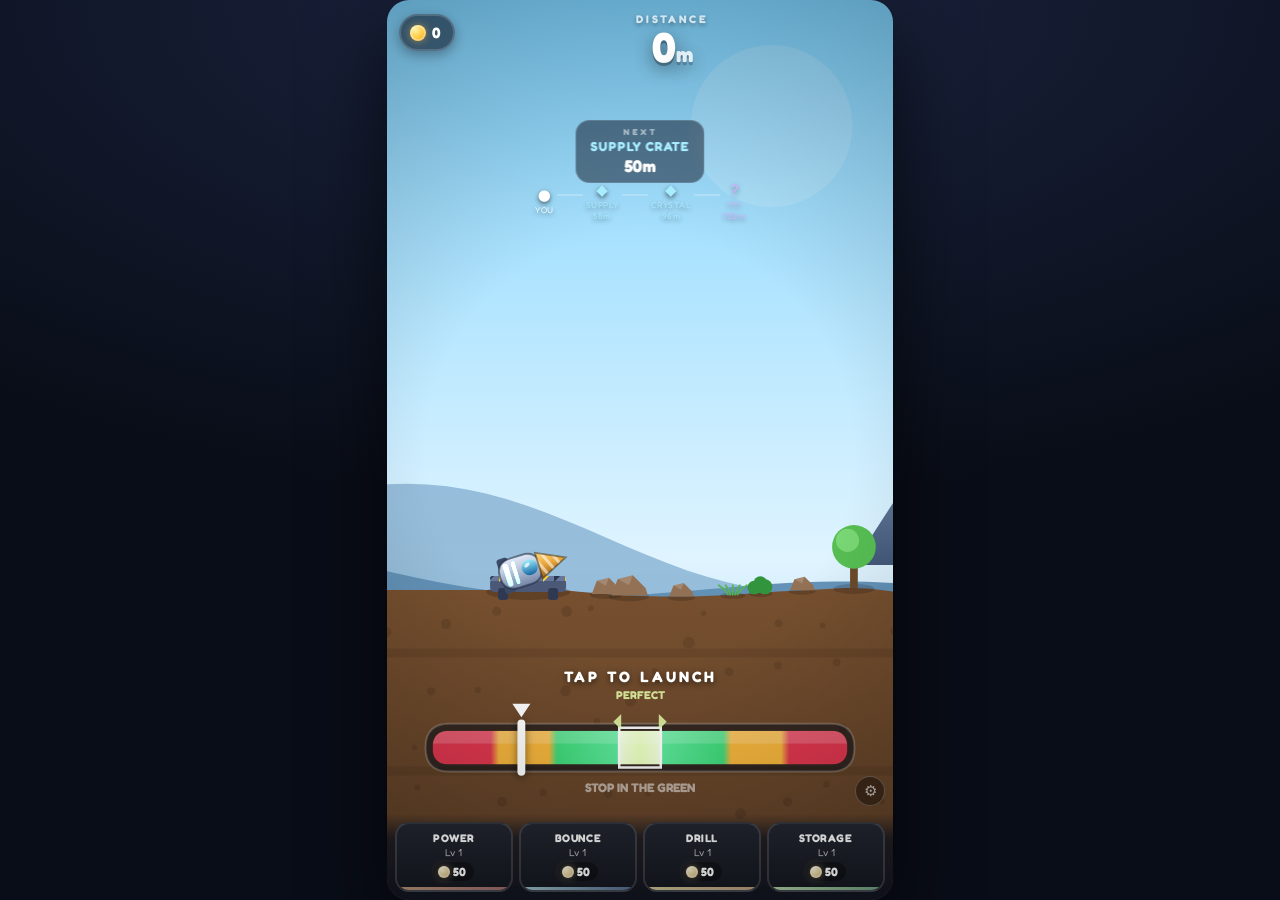
==== index.html @ fa96d99b "Drill Orbit — hybrid casual launch + drill prototype Timing meter -> launch -> bounce past landmarks" ====
<!DOCTYPE html>
<html lang="en">
<head>
<meta charset="utf-8">
<meta name="viewport" content="width=device-width, initial-scale=1, maximum-scale=1, user-scalable=no, viewport-fit=cover">
<meta name="theme-color" content="#0d1220">
<title>Drill Orbit</title>
<link rel="preconnect" href="https://fonts.googleapis.com">
<link rel="preconnect" href="https://fonts.gstatic.com" crossorigin>
<link rel="stylesheet" href="https://fonts.googleapis.com/css2?family=Fredoka:wght@500;600;700&display=swap">
<link rel="stylesheet" href="style.css">
</head>
<body>

<div id="app">
  <canvas id="game"></canvas>

  <!-- ============ TOP HUD ============ -->
  <div id="hud">
    <div class="pill" id="coinPill">
      <span class="coin"></span><span id="coinText">0</span>
    </div>

    <div id="bigStat">
      <div id="statLabel">DISTANCE</div>
      <div id="statValue">0<span class="unit">m</span></div>
    </div>

    <div class="pill" id="storagePill">
      <span class="bag"></span><span id="storageText">0/5</span>
    </div>
  </div>

  <div id="subStat" class="hidden"><span id="subLabel">BEST</span> <b id="subValue">0m</b></div>

  <!-- live record countdown -->
  <div id="chase" class="hidden"><span>BEST</span><b id="chaseVal">0m</b><i>→</i></div>

  <!-- next meaningful destination -->
  <div id="nextTarget" class="hidden">
    <span>NEXT</span>
    <b id="nextName">???</b>
    <i id="nextDist">0m</i>
  </div>

  <!-- discovery strip: what is out there, and what is still unknown -->
  <div id="strip" class="hidden"></div>

  <!-- ============ HINTS ============ -->
  <div id="tapHint" class="hint">TAP TO LAUNCH</div>

  <!-- ============ UPGRADE BAR (layar utama) ============ -->
  <div id="upgradeBar"></div>
  <div id="steerHint" class="hint hidden">
    <span class="sh-side">◀ HOLD LEFT</span><span class="sh-side">HOLD RIGHT ▶</span>
  </div>

  <!-- ============ RESULT + UPGRADES ============ -->
  <div id="resultScreen" class="screen hidden">
    <div class="sheet">
      <div class="sheet-title" id="resultTitle">RUN COMPLETE</div>

      <div class="stats">
        <div class="stat" style="--d:0.05s"><span>DISTANCE</span><b id="rDist">0m</b></div>
        <div class="stat" style="--d:0.13s"><span>DEPTH</span><b id="rDepth">0m</b></div>
        <div class="stat" style="--d:0.21s"><span>MINERALS</span><b id="rMin">0</b></div>
      </div>

      <div class="earned" style="--d:0.30s">
        <span>EARNED</span>
        <b id="rCoins">+0 COINS</b>
        <i id="rBreak">minerals 0 &nbsp;+&nbsp; distance 0</i>
      </div>

      <div class="haul" id="rHaul"></div>

      <button id="adBtn" class="ad-btn">
        <span class="ad-play">▶</span>
        <span class="ad-copy">
          <b>WATCH AD</b>
          <i>double your coins</i>
        </span>
        <span class="ad-mult">×2</span>
      </button>

      <button id="launchAgain" class="big-btn">COLLECT</button>
    </div>
  </div>

  <!-- ============ AD PLACEHOLDER ============ -->
  <div id="adOverlay" class="hidden">
    <div class="ad-box">
      <div class="ad-badge">AD PLACEHOLDER</div>
      <div class="ad-sim">
        <div class="ad-bars"><i></i><i></i><i></i></div>
        <div class="ad-simtxt">rewarded video</div>
      </div>
      <div class="ad-count" id="adCount">3</div>
      <div class="ad-note">no real ad network — prototype only</div>
    </div>
  </div>

  <!-- ============ DEBUG ============ -->
  <button id="dbgToggle" title="debug">⚙</button>
  <div id="debug" class="hidden">
    <div class="dbg-row"><label>Coins</label><input id="dCoins" type="number" min="0" step="50"></div>
    <div class="dbg-row"><label>Power Lv</label><input id="dPower" type="number" min="1" max="60"></div>
    <div class="dbg-row"><label>Bounce Lv</label><input id="dBounce" type="number" min="1" max="60"></div>
    <div class="dbg-row"><label>Drill Lv</label><input id="dDrill" type="number" min="1" max="60"></div>
    <div class="dbg-row"><label>Storage Lv</label><input id="dStorage" type="number" min="1" max="60"></div>
    <div class="dbg-row"><label>Best (m)</label><input id="dBest" type="number" min="0" step="10"></div>
    <div class="dbg-btns">
      <button id="dAddCoins">+1000 Coins</button>
      <button id="dMaxPower">Max Power</button>
      <button id="dPerfect" class="toggle">Auto&nbsp;Perfect: OFF</button>
      <button id="dMute" class="toggle">Sound: ON</button>
      <button id="dZones" class="toggle">Zones: OFF</button>
      <button id="dRestart">Restart Run</button>
      <button id="dFound">Reveal All</button>
      <button id="dReset" class="danger">Reset Progress</button>
    </div>
    <div class="dbg-note" id="dbgNote">v-lv changes apply on next launch</div>
  </div>
</div>

<script src="js/utils.js"></script>
<script src="js/audio.js"></script>
<script src="js/particles.js"></script>
<script src="js/world.js"></script>
<script src="js/player.js"></script>
<script src="js/ui.js"></script>
<script src="js/game.js"></script>
</body>
</html>
---- style.css ----
/* ---------- Drill Orbit — prototype shell ---------- */
:root {
  color-scheme: dark;
  /* shared with the canvas via the FONT constant in js/utils.js */
  --font: "Fredoka", "Trebuchet MS", Verdana, system-ui, sans-serif;
}
* { box-sizing: border-box; -webkit-tap-highlight-color: transparent; }

html, body {
  margin: 0; padding: 0; height: 100%;
  background: #090d17;
  background-image: radial-gradient(120% 80% at 50% 0%, #1b2440 0%, #090d17 70%);
  overflow: hidden;
  font-family: var(--font);
  color: #fff;
  user-select: none; -webkit-user-select: none;
  touch-action: none; overscroll-behavior: none;
}

body { display: flex; align-items: center; justify-content: center; }

/* portrait 9:16 stage, letterboxed on desktop */
#app {
  position: relative;
  width: min(100vw, calc(100vh * 9 / 16));
  height: 100vh;
  width: min(100vw, calc(100dvh * 9 / 16));
  height: 100dvh;
  overflow: hidden;
  border-radius: 0;
  box-shadow: 0 30px 80px rgba(0,0,0,.65);
  background: #16213b;
}
@media (min-aspect-ratio: 9/16) {
  #app { border-radius: 22px; }
}

#game { position: absolute; inset: 0; display: block; }

.hidden { display: none !important; }

/* ---------------- HUD ---------------- */
#hud {
  position: absolute; top: 0; left: 0; right: 0;
  display: flex; align-items: flex-start; justify-content: space-between;
  padding: max(14px, env(safe-area-inset-top)) 12px 14px; gap: 8px;
  pointer-events: none; z-index: 5;
}

.pill {
  display: inline-flex; align-items: center; gap: 6px;
  background: rgba(10,16,32,.55);
  border: 2px solid rgba(255,255,255,.16);
  backdrop-filter: blur(6px);
  border-radius: 999px;
  padding: 7px 13px 7px 9px;
  font-weight: bold; font-size: 15px;
  letter-spacing: .5px;
  box-shadow: 0 4px 12px rgba(0,0,0,.3);
  transition: transform .12s ease;
}
.pill.pop { transform: scale(1.18); }

.coin {
  width: 16px; height: 16px; border-radius: 50%;
  background: radial-gradient(circle at 32% 28%, #fff2a8, #ffc93c 55%, #e08c15);
  box-shadow: inset 0 0 0 2px rgba(255,255,255,.35), 0 0 8px rgba(255,190,60,.5);
}
.bag {
  width: 15px; height: 14px; border-radius: 3px 3px 6px 6px;
  background: linear-gradient(#8fd6ff, #3aa0e8);
  box-shadow: inset 0 -3px 0 rgba(0,0,0,.18);
}
#storagePill.full { border-color: #ff6b6b; color: #ffb3b3; }

#bigStat { text-align: center; flex: 1; margin-top: -2px; }
#statLabel {
  font-size: 11px; letter-spacing: 3px; opacity: .7; font-weight: bold;
  text-shadow: 0 2px 4px rgba(0,0,0,.5);
}
#statValue {
  font-size: 42px; line-height: 1; font-weight: bold;
  letter-spacing: -1px;
  text-shadow: 0 3px 0 rgba(0,0,0,.28), 0 6px 18px rgba(0,0,0,.45);
  transition: transform .1s ease;
}
#statValue .unit { font-size: 22px; opacity: .8; margin-left: 1px; }
#statValue.punch { transform: scale(1.12); }

#subStat {
  position: absolute; top: 84px; left: 0; right: 0; text-align: center;
  font-size: 12px; letter-spacing: 2px; opacity: .75; z-index: 5;
  pointer-events: none; text-shadow: 0 2px 4px rgba(0,0,0,.5);
}
#subStat b { color: #ffd85e; }

/* ---------------- flight HUD: chase, next target, discovery strip ---------------- */
#chase {
  position: absolute; top: 84px; left: 0; right: 0; z-index: 5;
  display: flex; align-items: baseline; justify-content: center; gap: 6px;
  pointer-events: none; font-weight: bold;
  text-shadow: 0 2px 6px rgba(0,0,0,.6);
}
#chase.hidden { display: none !important; }
#chase span { font-size: 11px; letter-spacing: 2.5px; opacity: .7; }
#chase b { font-size: 22px; color: #ffd85e; font-variant-numeric: tabular-nums; }
#chase i { font-style: normal; font-size: 16px; color: #ffd85e; opacity: .8; }
#chase.hot b, #chase.hot i { color: #fff2a8; }
#chase.hot { animation: chasePulse .42s ease-in-out infinite; }
@keyframes chasePulse { 0%,100% { transform: scale(1) } 50% { transform: scale(1.11) } }

#nextTarget {
  position: absolute; top: 120px; left: 50%; transform: translateX(-50%); z-index: 5;
  display: flex; flex-direction: column; align-items: center; gap: 1px;
  padding: 6px 14px; border-radius: 14px;
  background: rgba(10,16,32,.5);
  border: 1.5px solid rgba(255,255,255,.14);
  backdrop-filter: blur(5px);
  pointer-events: none; text-align: center;
}
#nextTarget.hidden { display: none !important; }
#nextTarget span { font-size: 8.5px; letter-spacing: 3px; opacity: .55; font-weight: bold; }
#nextTarget b { font-size: 13px; letter-spacing: 1px; color: #a8ecff; }
#nextTarget.mystery b { color: #d8aaff; }
#nextTarget i {
  font-style: normal; font-size: 17px; font-weight: bold;
  font-variant-numeric: tabular-nums;
}
#nextTarget.close i { color: #7dffb0; }

#strip {
  /* sits with the other forward-looking UI; down by the meter it collided with the
     canvas-drawn PERFECT label */
  position: absolute; left: 0; right: 0; top: 182px; z-index: 5;
  display: flex; align-items: center; justify-content: center; gap: 0;
  pointer-events: none;
}
#strip.hidden { display: none !important; }
#strip .node {
  display: flex; flex-direction: column; align-items: center; gap: 3px;
  font-size: 15px; line-height: 1; color: rgba(255,255,255,.5);
  text-shadow: 0 2px 5px rgba(0,0,0,.55);
}
#strip .node.you { color: #fff; }
#strip .node.found { color: #a8ecff; }
#strip .node.unknown { color: #d8aaff; }
#strip .node.major { color: #ffd85e; }
#strip .node em {
  font-style: normal; font-size: 8.5px; letter-spacing: .5px; line-height: 1.25;
  opacity: .8; max-width: 68px; text-align: center;
}
#strip .link { width: 26px; height: 2px; background: rgba(255,255,255,.22); margin: 0 3px 14px; }

/* ---------------- hints ---------------- */
.hint {
  position: absolute; left: 0; right: 0; z-index: 5;
  text-align: center; pointer-events: none;
  font-weight: bold; letter-spacing: 3px; font-size: 15px;
  text-shadow: 0 2px 6px rgba(0,0,0,.6);
}
#tapHint { bottom: calc(var(--bar-h, 0px) + 128px); animation: breathe 1.3s ease-in-out infinite; }
@keyframes breathe { 0%,100% { opacity: .45; transform: translateY(0) } 50% { opacity: 1; transform: translateY(-4px) } }

#steerHint {
  bottom: 42%; display: flex; justify-content: space-between; padding: 0 18px;
  font-size: 13px; letter-spacing: 1px; opacity: .8;
  animation: fadeOut 3.2s ease forwards;
}
.sh-side { background: rgba(0,0,0,.35); padding: 8px 12px; border-radius: 12px; }
@keyframes fadeOut { 0%,60% { opacity: .85 } 100% { opacity: 0 } }

/* ---------------- upgrade bar (layar utama) ---------------- */
#upgradeBar {
  position: absolute; z-index: 6;
  left: 0; right: 0; bottom: 0;
  display: grid; grid-template-columns: repeat(4, 1fr); gap: 6px;
  padding: 8px 8px calc(8px + env(safe-area-inset-bottom));
  background: linear-gradient(rgba(9,14,26,0), rgba(9,14,26,.72) 28%, rgba(9,14,26,.92));
}
#upgradeBar.hidden { display: none !important; }

/* ---------------- result sheet ---------------- */
.screen {
  position: absolute; inset: 0; z-index: 10;
  display: flex; align-items: flex-end; justify-content: center;
  background: rgba(6,10,20,.55);
  backdrop-filter: blur(3px);
  animation: fadeIn .22s ease;
}
@keyframes fadeIn { from { opacity: 0 } to { opacity: 1 } }

.sheet {
  width: 100%; max-height: 94%;
  overflow-y: auto; -webkit-overflow-scrolling: touch;
  background: linear-gradient(#20304f, #16223c 55%, #121b31);
  border-top: 3px solid rgba(255,255,255,.14);
  border-radius: 26px 26px 0 0;
  padding: 16px 14px calc(16px + env(safe-area-inset-bottom));
  box-shadow: 0 -14px 40px rgba(0,0,0,.5);
  animation: slideUp .32s cubic-bezier(.16,1.2,.4,1);
}
@keyframes slideUp { from { transform: translateY(60%) } to { transform: translateY(0) } }

.sheet-title {
  text-align: center; font-size: 17px; font-weight: bold;
  letter-spacing: 3px; color: #8fd6ff; margin-bottom: 12px;
}
.sheet-title.mine { color: #ffd85e; text-shadow: 0 0 16px rgba(255,200,60,.6); }

.stats { display: flex; gap: 8px; }
.stat {
  flex: 1; text-align: center; padding: 9px 4px;
  background: rgba(0,0,0,.22); border-radius: 14px;
  animation: popIn .3s cubic-bezier(.2,1.4,.4,1) both; animation-delay: var(--d);
}
.stat span { display: block; font-size: 9.5px; letter-spacing: 1.6px; opacity: .65; }
.stat b { display: block; font-size: 23px; margin-top: 2px; }
@keyframes popIn { from { transform: scale(.6); opacity: 0 } to { transform: scale(1); opacity: 1 } }

.earned {
  margin-top: 9px; text-align: center; padding: 10px;
  background: linear-gradient(rgba(255,200,60,.16), rgba(255,200,60,.05));
  border: 2px solid rgba(255,200,60,.32); border-radius: 16px;
  animation: popIn .3s cubic-bezier(.2,1.4,.4,1) both; animation-delay: var(--d);
}
.earned span { font-size: 9.5px; letter-spacing: 1.6px; opacity: .7; }
.earned b { display: block; font-size: 28px; color: #ffd85e; text-shadow: 0 0 18px rgba(255,200,60,.45); }
.earned i { display: block; font-style: normal; font-size: 10px; opacity: .55; margin-top: 2px; }

.haul {
  display: flex; flex-wrap: wrap; justify-content: center; gap: 5px;
  margin-top: 9px; min-height: 0;
}
.haul .chip {
  display: inline-flex; align-items: center; gap: 5px;
  font-size: 11px; font-weight: bold;
  background: rgba(0,0,0,.28); border-radius: 999px; padding: 4px 9px 4px 5px;
  animation: popIn .25s cubic-bezier(.2,1.4,.4,1) both;
}
.haul .dot { width: 11px; height: 11px; border-radius: 50%; box-shadow: inset 0 0 0 1.5px rgba(255,255,255,.4); }

.up-title {
  text-align: center; font-size: 10px; letter-spacing: 3px;
  opacity: .5; margin: 14px 0 7px;
}

.up-btn {
  position: relative; overflow: hidden;
  border: 2px solid rgba(255,255,255,.14); border-radius: 14px;
  background: linear-gradient(rgba(28,40,66,.96), rgba(16,24,42,.96));
  color: #fff; padding: 7px 4px 9px; text-align: center;
  font-family: inherit; cursor: pointer;
  display: flex; flex-direction: column; align-items: center; gap: 1px;
  transition: transform .1s ease, filter .1s ease;
}
.up-btn:active { transform: scale(.93); }
.up-btn .n { font-size: 11px; font-weight: bold; letter-spacing: .6px; }
.up-btn .lv { font-size: 10px; opacity: .7; }
.up-btn .d { display: none; }
.up-btn .c {
  display: inline-flex; align-items: center; gap: 3px;
  margin-top: 3px; font-size: 12px; font-weight: bold;
  background: rgba(0,0,0,.34); border-radius: 999px; padding: 2px 8px 2px 4px;
}
.up-btn .c .coin { width: 12px; height: 12px; }
.up-btn.afford { border-color: rgba(120,240,160,.55); box-shadow: 0 0 14px rgba(90,230,140,.18); }
.up-btn.afford .c { background: rgba(80,220,130,.28); color: #b6ffd0; }
.up-btn:not(.afford) { filter: saturate(.4) brightness(.82); }
.up-btn .glowbar {
  position: absolute; left: 0; bottom: 0; height: 3px; width: 100%;
  background: linear-gradient(90deg, var(--c1), var(--c2));
  opacity: .85;
}
.up-btn.bought { animation: bought .4s ease; }
@keyframes bought {
  0% { transform: scale(1) } 35% { transform: scale(1.08); filter: brightness(1.8) } 100% { transform: scale(1) }
}

.big-btn {
  display: block; width: 100%; margin-top: 12px;
  padding: 15px; border: none; border-radius: 18px;
  background: linear-gradient(#57d97e, #24a355);
  box-shadow: 0 5px 0 #17773c, 0 10px 22px rgba(30,180,90,.35);
  color: #fff; font-family: inherit; font-weight: bold;
  font-size: 19px; letter-spacing: 3px; cursor: pointer;
  transition: transform .08s ease, box-shadow .08s ease;
}
.big-btn:active { transform: translateY(4px); box-shadow: 0 1px 0 #17773c; }

/* ---------------- rewarded-ad placeholder ---------------- */
.ad-btn {
  display: flex; align-items: center; gap: 10px;
  width: 100%; margin-top: 12px; padding: 11px 14px;
  border: 2px solid rgba(120,240,170,.5); border-radius: 16px;
  background: linear-gradient(rgba(60,200,120,.24), rgba(40,160,95,.14));
  color: #fff; font-family: inherit; cursor: pointer;
  transition: transform .1s ease, filter .1s ease;
}
.ad-btn:active { transform: scale(.97); }
.ad-btn .ad-play {
  flex: none; width: 30px; height: 30px; border-radius: 50%;
  display: grid; place-items: center; font-size: 13px;
  background: #4fd98a; color: #07301a;
}
.ad-btn .ad-copy { flex: 1; text-align: left; line-height: 1.15; }
.ad-btn .ad-copy b { display: block; font-size: 15px; letter-spacing: 1.5px; }
.ad-btn .ad-copy i { display: block; font-style: normal; font-size: 10.5px; opacity: .65; }
.ad-btn .ad-mult {
  flex: none; font-size: 21px; font-weight: bold; color: #9dffc6;
  text-shadow: 0 0 14px rgba(90,255,160,.5);
}
.ad-btn.used {
  filter: saturate(.25) brightness(.75);
  border-color: rgba(255,255,255,.14); pointer-events: none;
}

#adOverlay {
  position: absolute; inset: 0; z-index: 40;
  display: grid; place-items: center;
  background: rgba(4,7,14,.93);
  animation: fadeIn .18s ease;
}
#adOverlay.hidden { display: none !important; }
.ad-box { text-align: center; width: 82%; }
.ad-badge {
  display: inline-block; font-size: 10px; letter-spacing: 3px; font-weight: bold;
  color: #ffd85e; border: 1px solid rgba(255,216,94,.45);
  border-radius: 999px; padding: 4px 12px;
}
.ad-sim {
  margin: 18px 0 14px; padding: 30px 0;
  border: 2px dashed rgba(255,255,255,.16); border-radius: 18px;
  background: rgba(255,255,255,.03);
}
.ad-bars { display: flex; justify-content: center; align-items: flex-end; gap: 7px; height: 44px; }
.ad-bars i {
  width: 13px; border-radius: 4px 4px 2px 2px; background: #4a6cc4;
  animation: adbar .9s ease-in-out infinite;
}
.ad-bars i:nth-child(1) { height: 40%; animation-delay: 0s; }
.ad-bars i:nth-child(2) { height: 100%; animation-delay: .15s; background: #6d8ee6; }
.ad-bars i:nth-child(3) { height: 65%; animation-delay: .3s; }
@keyframes adbar { 0%,100% { transform: scaleY(.5) } 50% { transform: scaleY(1) } }
.ad-simtxt { margin-top: 12px; font-size: 11px; letter-spacing: 2px; opacity: .45; }
.ad-count {
  font-size: 46px; font-weight: bold; line-height: 1;
  color: #fff; font-variant-numeric: tabular-nums;
}
.ad-note { margin-top: 10px; font-size: 10px; opacity: .38; letter-spacing: .5px; }

@media (prefers-reduced-motion: reduce) {
  .ad-bars i { animation: none; }
}

/* ---------------- debug ---------------- */
#dbgToggle {
  position: absolute; z-index: 20;
  right: max(8px, env(safe-area-inset-right));
  bottom: calc(var(--bar-h, 0px) + 8px + env(safe-area-inset-bottom));
  width: 30px; height: 30px; border-radius: 50%;
  border: 1px solid rgba(255,255,255,.2); background: rgba(0,0,0,.4);
  color: rgba(255,255,255,.55); font-size: 15px; cursor: pointer; padding: 0;
}
#debug {
  position: absolute; z-index: 20;
  right: max(8px, env(safe-area-inset-right));
  bottom: calc(var(--bar-h, 0px) + 44px + env(safe-area-inset-bottom));
  width: 202px; padding: 10px;
  background: rgba(8,12,24,.94);
  border: 1px solid rgba(255,255,255,.18); border-radius: 12px;
  font-size: 11px;
}
.dbg-row { display: flex; align-items: center; justify-content: space-between; margin-bottom: 5px; }
.dbg-row label { opacity: .7; }
.dbg-row input {
  width: 74px; background: rgba(255,255,255,.08); color: #fff;
  border: 1px solid rgba(255,255,255,.18); border-radius: 6px;
  padding: 3px 6px; font-family: inherit; font-size: 11px;
}
.dbg-btns { display: flex; flex-wrap: wrap; gap: 4px; margin-top: 7px; }
.dbg-btns button {
  flex: 1 1 auto; padding: 6px 7px; font-size: 10px; font-family: inherit;
  background: rgba(255,255,255,.12); color: #fff; cursor: pointer;
  border: 1px solid rgba(255,255,255,.15); border-radius: 7px;
}
.dbg-btns button.danger { background: rgba(230,70,70,.28); border-color: rgba(255,110,110,.4); }
.dbg-btns button.on { background: rgba(90,220,140,.3); border-color: rgba(120,255,170,.5); }
.dbg-note { margin-top: 6px; font-size: 9px; opacity: .4; text-align: center; }
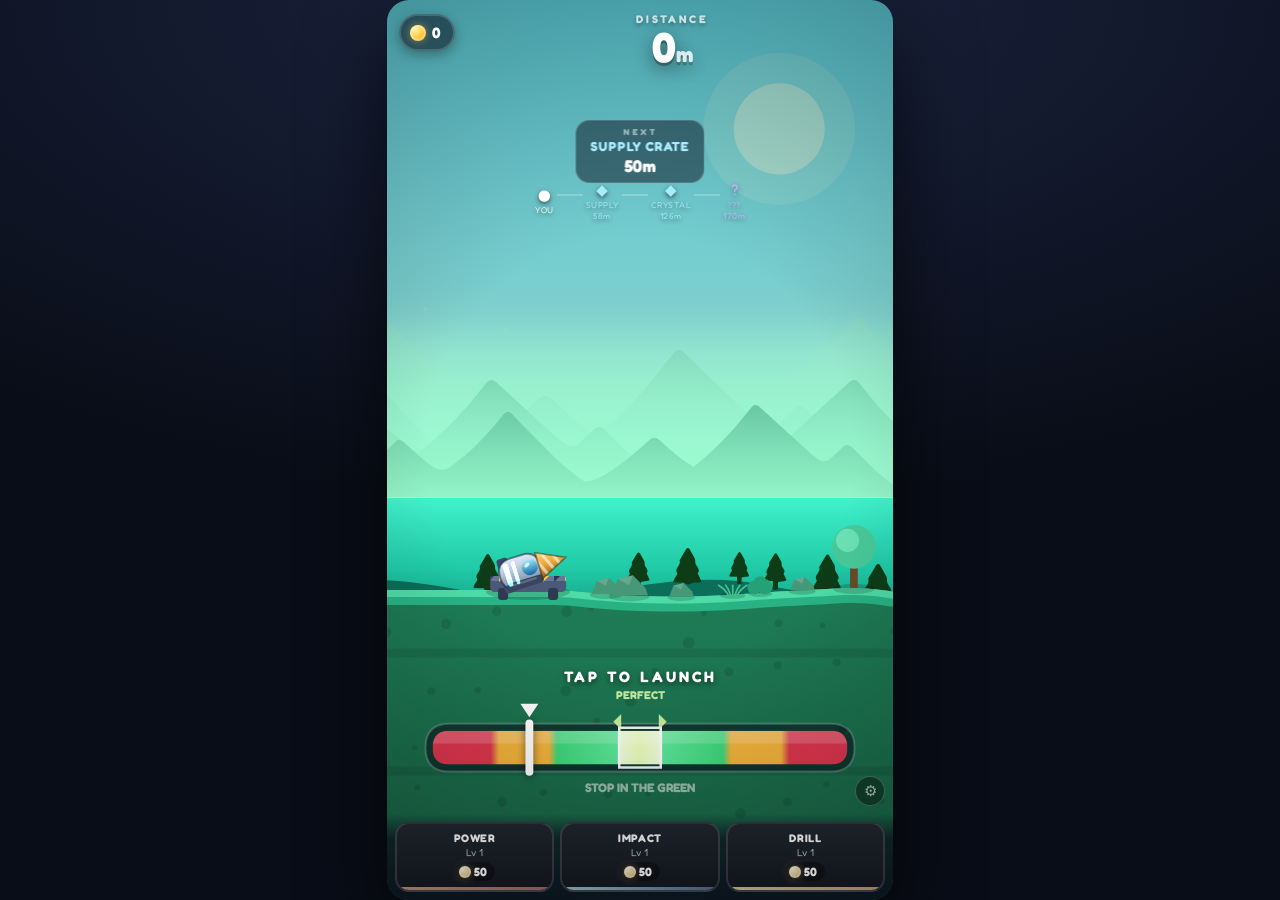
==== commit 7d859463: "Replace the bounce loop with the impact loop Launch high, fall hard, punch into the ground, and let " ====
--- a/index.html
+++ b/index.html
@@ -26,8 +26,9 @@
       <div id="statValue">0<span class="unit">m</span></div>
     </div>
 
-    <div class="pill" id="storagePill">
-      <span class="bag"></span><span id="storageText">0/5</span>
+    <!-- this run's haul. No carry cap, so no denominator. -->
+    <div class="pill" id="haulPill">
+      <span class="bag"></span><span id="haulText">×0</span>
     </div>
   </div>
 
@@ -46,13 +47,16 @@
   <!-- discovery strip: what is out there, and what is still unknown -->
   <div id="strip" class="hidden"></div>
 
+  <!-- flight energy: how big the hit is going to be. No numbers, on purpose. -->
+  <div id="energyBar" class="hidden"><span>IMPACT</span><div class="track"><i id="energyFill"></i></div></div>
+
   <!-- ============ HINTS ============ -->
   <div id="tapHint" class="hint">TAP TO LAUNCH</div>
 
   <!-- ============ UPGRADE BAR (layar utama) ============ -->
   <div id="upgradeBar"></div>
   <div id="steerHint" class="hint hidden">
-    <span class="sh-side">◀ HOLD LEFT</span><span class="sh-side">HOLD RIGHT ▶</span>
+    <span class="sh-side">◀ DRAG TO STEER ▶</span>
   </div>
 
   <!-- ============ RESULT + UPGRADES ============ -->
@@ -105,15 +109,17 @@
   <div id="debug" class="hidden">
     <div class="dbg-row"><label>Coins</label><input id="dCoins" type="number" min="0" step="50"></div>
     <div class="dbg-row"><label>Power Lv</label><input id="dPower" type="number" min="1" max="60"></div>
-    <div class="dbg-row"><label>Bounce Lv</label><input id="dBounce" type="number" min="1" max="60"></div>
+    <!-- save key is still `bounce`; the stat is IMPACT now (see UPGRADES in js/ui.js) -->
+    <div class="dbg-row"><label>Impact Lv</label><input id="dBounce" type="number" min="1" max="60"></div>
     <div class="dbg-row"><label>Drill Lv</label><input id="dDrill" type="number" min="1" max="60"></div>
-    <div class="dbg-row"><label>Storage Lv</label><input id="dStorage" type="number" min="1" max="60"></div>
     <div class="dbg-row"><label>Best (m)</label><input id="dBest" type="number" min="0" step="10"></div>
     <div class="dbg-btns">
       <button id="dAddCoins">+1000 Coins</button>
       <button id="dMaxPower">Max Power</button>
       <button id="dPerfect" class="toggle">Auto&nbsp;Perfect: OFF</button>
       <button id="dMute" class="toggle">Sound: ON</button>
+      <button id="dShake" class="toggle">Shake: 100%</button>
+      <button id="dHaptics" class="toggle">Haptics: ON</button>
       <button id="dZones" class="toggle">Zones: OFF</button>
       <button id="dRestart">Restart Run</button>
       <button id="dFound">Reveal All</button>
@@ -126,6 +132,7 @@
 <script src="js/utils.js"></script>
 <script src="js/audio.js"></script>
 <script src="js/particles.js"></script>
+<script src="js/vectors.js"></script>
 <script src="js/world.js"></script>
 <script src="js/player.js"></script>
 <script src="js/ui.js"></script>
--- a/style.css
+++ b/style.css
@@ -71,7 +71,6 @@
   background: linear-gradient(#8fd6ff, #3aa0e8);
   box-shadow: inset 0 -3px 0 rgba(0,0,0,.18);
 }
-#storagePill.full { border-color: #ff6b6b; color: #ffb3b3; }
 
 #bigStat { text-align: center; flex: 1; margin-top: -2px; }
 #statLabel {
@@ -151,6 +150,26 @@
 }
 #strip .link { width: 26px; height: 2px; background: rgba(255,255,255,.22); margin: 0 3px 14px; }
 
+/* ---------------- flight energy bar ---------------- */
+#energyBar {
+  position: absolute; left: 50%; transform: translateX(-50%); top: 152px; z-index: 5;
+  display: flex; flex-direction: column; align-items: center; gap: 4px;
+  pointer-events: none; width: 60%;
+}
+#energyBar.hidden { display: none !important; }
+#energyBar span { font-size: 8.5px; letter-spacing: 3px; opacity: .6; font-weight: bold; }
+#energyBar .track {
+  width: 100%; height: 9px; border-radius: 999px;
+  background: rgba(6,12,24,.55); border: 1.5px solid rgba(255,255,255,.18);
+  overflow: hidden;
+}
+#energyBar i {
+  display: block; height: 100%; border-radius: 999px;
+  background: linear-gradient(90deg, #ffd23d, #ff7a3a 65%, #ff3d2e);
+  box-shadow: 0 0 10px rgba(255,150,60,.6);
+  transition: width .08s linear;
+}
+
 /* ---------------- hints ---------------- */
 .hint {
   position: absolute; left: 0; right: 0; z-index: 5;
@@ -162,7 +181,7 @@
 @keyframes breathe { 0%,100% { opacity: .45; transform: translateY(0) } 50% { opacity: 1; transform: translateY(-4px) } }
 
 #steerHint {
-  bottom: 42%; display: flex; justify-content: space-between; padding: 0 18px;
+  bottom: 42%; display: flex; justify-content: center; padding: 0 18px;
   font-size: 13px; letter-spacing: 1px; opacity: .8;
   animation: fadeOut 3.2s ease forwards;
 }
@@ -173,7 +192,8 @@
 #upgradeBar {
   position: absolute; z-index: 6;
   left: 0; right: 0; bottom: 0;
-  display: grid; grid-template-columns: repeat(4, 1fr); gap: 6px;
+  /* columns follow UPGRADES.length, set from UI.init */
+  display: grid; gap: 6px;
   padding: 8px 8px calc(8px + env(safe-area-inset-bottom));
   background: linear-gradient(rgba(9,14,26,0), rgba(9,14,26,.72) 28%, rgba(9,14,26,.92));
 }
@@ -385,4 +405,9 @@
 }
 .dbg-btns button.danger { background: rgba(230,70,70,.28); border-color: rgba(255,110,110,.4); }
 .dbg-btns button.on { background: rgba(90,220,140,.3); border-color: rgba(120,255,170,.5); }
+/* surface-mode cycler: name on top, what it does underneath, so the rule is readable
+   without opening the README */
+.dbg-btns button.wide { flex: 1 0 100%; padding: 7px; line-height: 1.3; }
+.dbg-btns button.wide b { display: block; font-size: 11px; letter-spacing: 1px; }
+.dbg-btns button.wide i { display: block; font-style: normal; font-size: 9px; opacity: .6; }
 .dbg-note { margin-top: 6px; font-size: 9px; opacity: .4; text-align: center; }
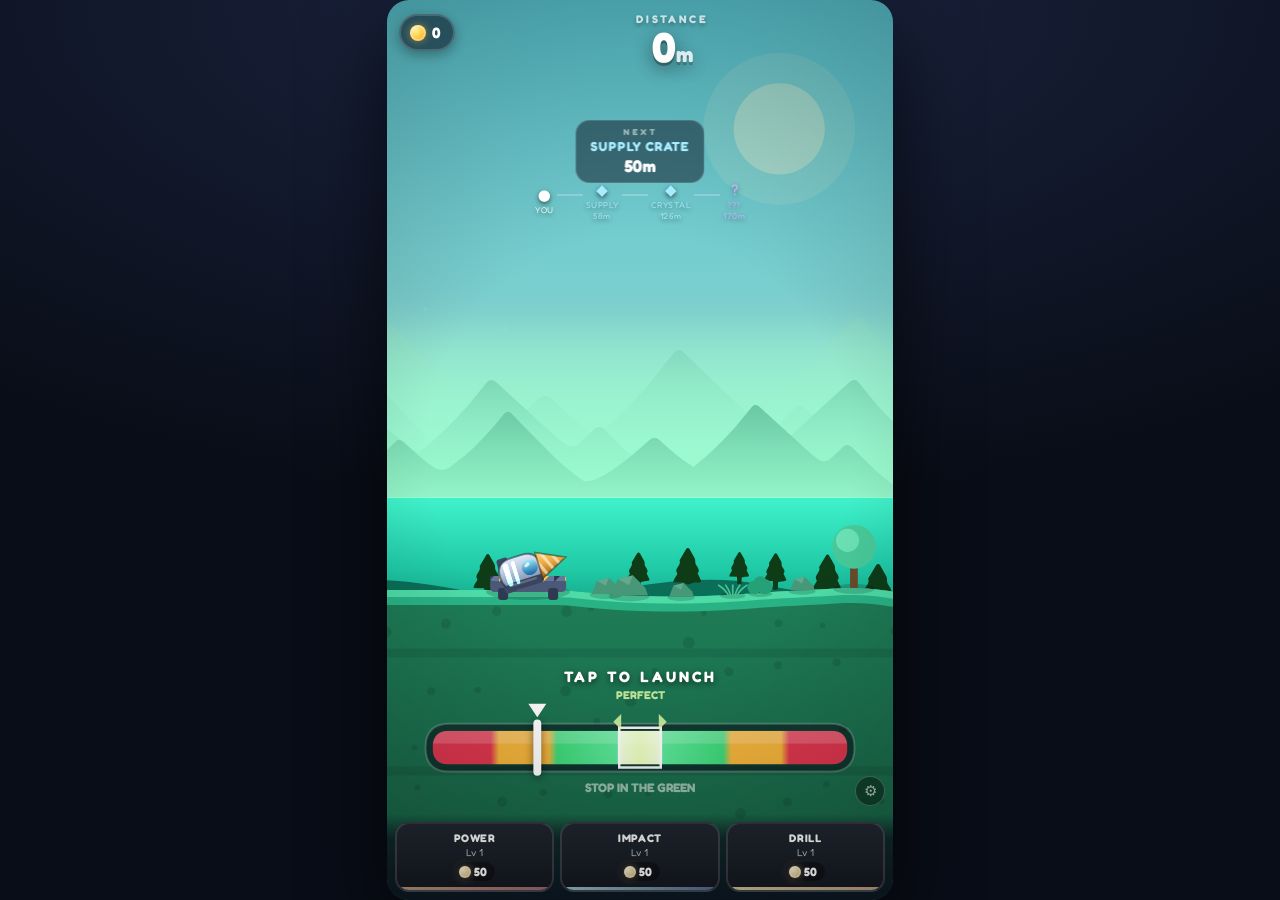
==== commit d476cc79: "let the launch pad move, and fix what the climb exposed The pad change came first and the rest are t" ====
--- a/index.html
+++ b/index.html
@@ -52,6 +52,9 @@
 
   <!-- ============ HINTS ============ -->
   <div id="tapHint" class="hint">TAP TO LAUNCH</div>
+
+  <!-- ============ PAD PICKER (layar utama, muncul kalau udah >1 pad) ============ -->
+  <div id="padBar" class="hidden"></div>
 
   <!-- ============ UPGRADE BAR (layar utama) ============ -->
   <div id="upgradeBar"></div>
--- a/style.css
+++ b/style.css
@@ -177,7 +177,8 @@
   font-weight: bold; letter-spacing: 3px; font-size: 15px;
   text-shadow: 0 2px 6px rgba(0,0,0,.6);
 }
-#tapHint { bottom: calc(var(--bar-h, 0px) + 128px); animation: breathe 1.3s ease-in-out infinite; }
+/* clears the upgrade bar AND the pad bar; the canvas meter rises by the same amount */
+#tapHint { bottom: calc(var(--bar-h, 0px) + var(--pad-h, 0px) + 128px); animation: breathe 1.3s ease-in-out infinite; }
 @keyframes breathe { 0%,100% { opacity: .45; transform: translateY(0) } 50% { opacity: 1; transform: translateY(-4px) } }
 
 #steerHint {
@@ -411,3 +412,47 @@
 .dbg-btns button.wide b { display: block; font-size: 11px; letter-spacing: 1px; }
 .dbg-btns button.wide i { display: block; font-style: normal; font-size: 9px; opacity: .6; }
 .dbg-note { margin-top: 6px; font-size: 9px; opacity: .4; text-align: center; }
+
+
+/* ============ pad picker ============
+   Sits just above the upgrade bar on the launch screen. Hidden until a second pad is
+   unlocked, so the first hour of the game never sees it. Scrolls sideways rather than
+   wrapping: seven pads on a phone would otherwise eat two rows of the play area. */
+#padBar {
+  position: absolute;
+  left: 0; right: 0;
+  bottom: calc(var(--bar-h, 0px) + 8px);
+  display: flex;
+  gap: 6px;
+  /* keep the last button clear of the debug gear in the corner */
+  padding: 0 44px 0 10px;
+  overflow-x: auto;
+  scrollbar-width: none;
+  z-index: 6;
+  -webkit-overflow-scrolling: touch;
+}
+#padBar::-webkit-scrollbar { display: none; }
+
+.pad-btn {
+  flex: 0 0 auto;
+  display: flex;
+  flex-direction: column;
+  align-items: center;
+  gap: 1px;
+  padding: 5px 10px;
+  border: 1px solid rgba(255, 255, 255, .16);
+  border-radius: 9px;
+  background: rgba(10, 16, 28, .62);
+  color: #dbe6f5;
+  font-family: inherit;
+  cursor: pointer;
+  backdrop-filter: blur(3px);
+}
+.pad-btn b { font-size: 10px; letter-spacing: .06em; font-weight: 700; }
+.pad-btn i { font-size: 9px; font-style: normal; opacity: .6; }
+.pad-btn.on {
+  border-color: var(--pc, #9ff2ff);
+  background: rgba(10, 16, 28, .85);
+  box-shadow: 0 0 0 1px var(--pc, #9ff2ff) inset, 0 0 14px -4px var(--pc, #9ff2ff);
+}
+.pad-btn.on b { color: var(--pc, #9ff2ff); }
